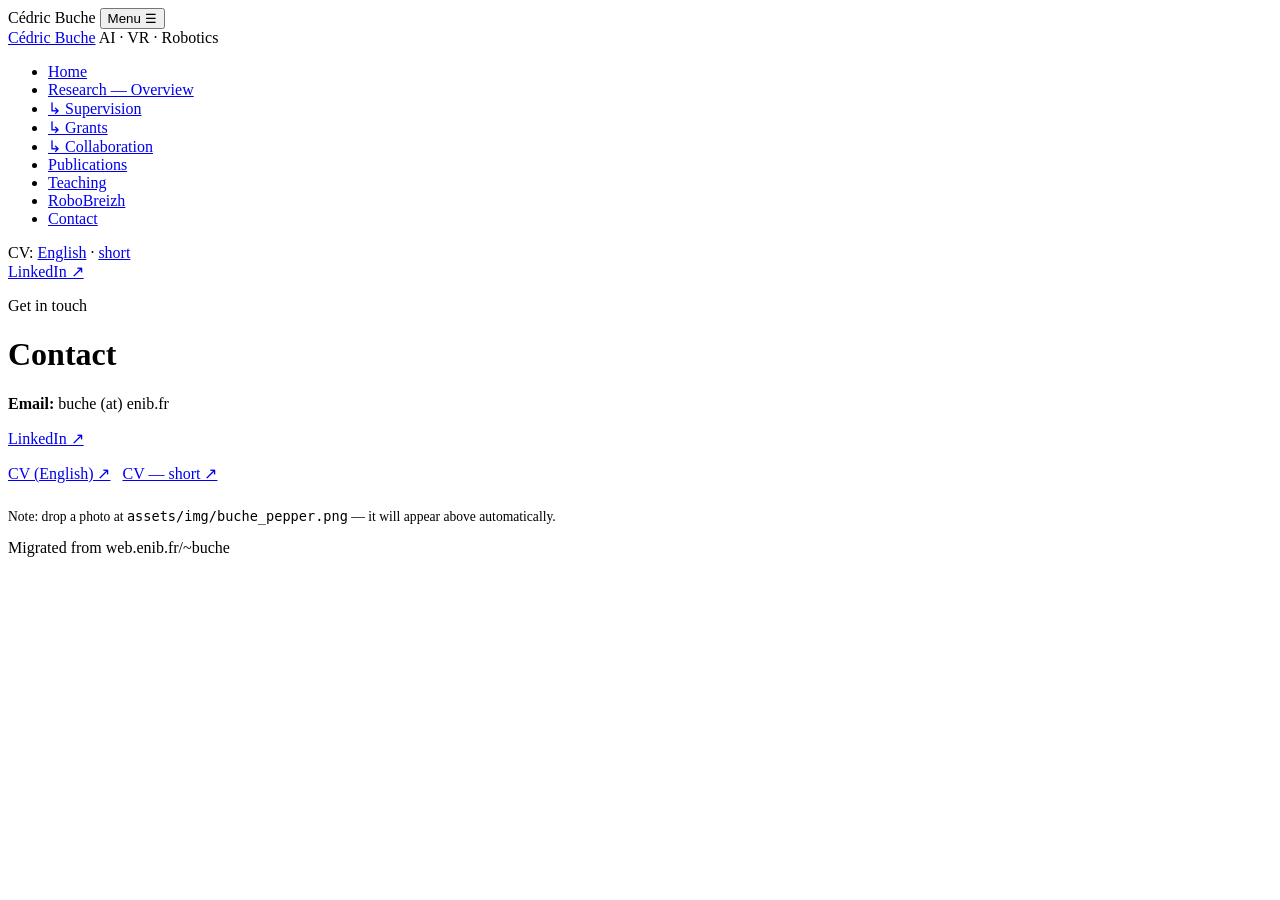
==== contact.html @ cc19b9a8 "Add files via upload" ====
<!doctype html>
<html lang="en">
<head>
<meta charset="utf-8">
<meta name="viewport" content="width=device-width, initial-scale=1">
<title>Contact — Cédric Buche</title>
<link rel="stylesheet" href="assets/style.css">
</head>
<body>
<div class="topbar">
  <span class="nav-name">Cédric Buche</span>
  <button class="nav-toggle" aria-expanded="false">Menu ☰</button>
</div>
<div class="shell">
  <nav class="nav">
    <a href="index.html" class="nav-name">Cédric Buche</a>
    <span class="nav-role">AI · VR · Robotics</span>
    <ul>
      <li><a href="index.html">Home</a></li>
      <li><a href="research.html">Research — Overview</a></li>
      <li class="sub"><a href="supervision.html">↳ Supervision</a></li>
      <li class="sub"><a href="grants.html">↳ Grants</a></li>
      <li class="sub"><a href="collaboration.html">↳ Collaboration</a></li>
      <li><a href="publications.html">Publications</a></li>
      <li><a href="teaching.html">Teaching</a></li>
      <li><a href="robobreizh.html">RoboBreizh</a></li>
      <li><a href="contact.html">Contact</a></li>
    </ul>
    <div class="nav-foot">
      CV: <a href="https://web.enib.fr/~buche/data/CV_English.pdf">English</a> · <a href="https://web.enib.fr/~buche/data/CV_English_2p.pdf">short</a><br>
      <a href="https://www.linkedin.com/in/cedric-buche">LinkedIn ↗</a>
    </div>
  </nav>
  <main>
    <div class="wrap">
      <p class="eyebrow">Get in touch</p>
      <h1>Contact</h1>

      <div class="card contact-card">
        <img class="contact-photo" src="assets/img/buche_pepper.png" alt="Cédric Buche" onerror="this.style.display='none'">
        <div>
          <p style="margin-bottom:.5rem;"><strong>Email:</strong> buche (at) enib.fr</p>
          <p style="margin-bottom:.5rem;"><a class="btn" href="https://www.linkedin.com/in/cedric-buche">LinkedIn ↗</a></p>
          <p style="margin-bottom:0;"><a class="btn" href="https://web.enib.fr/~buche/data/CV_English.pdf">CV (English) ↗</a> &nbsp; <a class="btn" href="https://web.enib.fr/~buche/data/CV_English_2p.pdf">CV — short ↗</a></p>
        </div>
      </div>

      <p style="margin-top:1.6rem; font-size:.85rem; color:var(--ink-soft);">Note: drop a photo at <code>assets/img/buche_pepper.png</code> — it will appear above automatically.</p>

      <footer class="page-foot">Migrated from web.enib.fr/~buche</footer>
    </div>
  </main>
</div>
<script src="assets/main.js"></script>
</body>
</html>
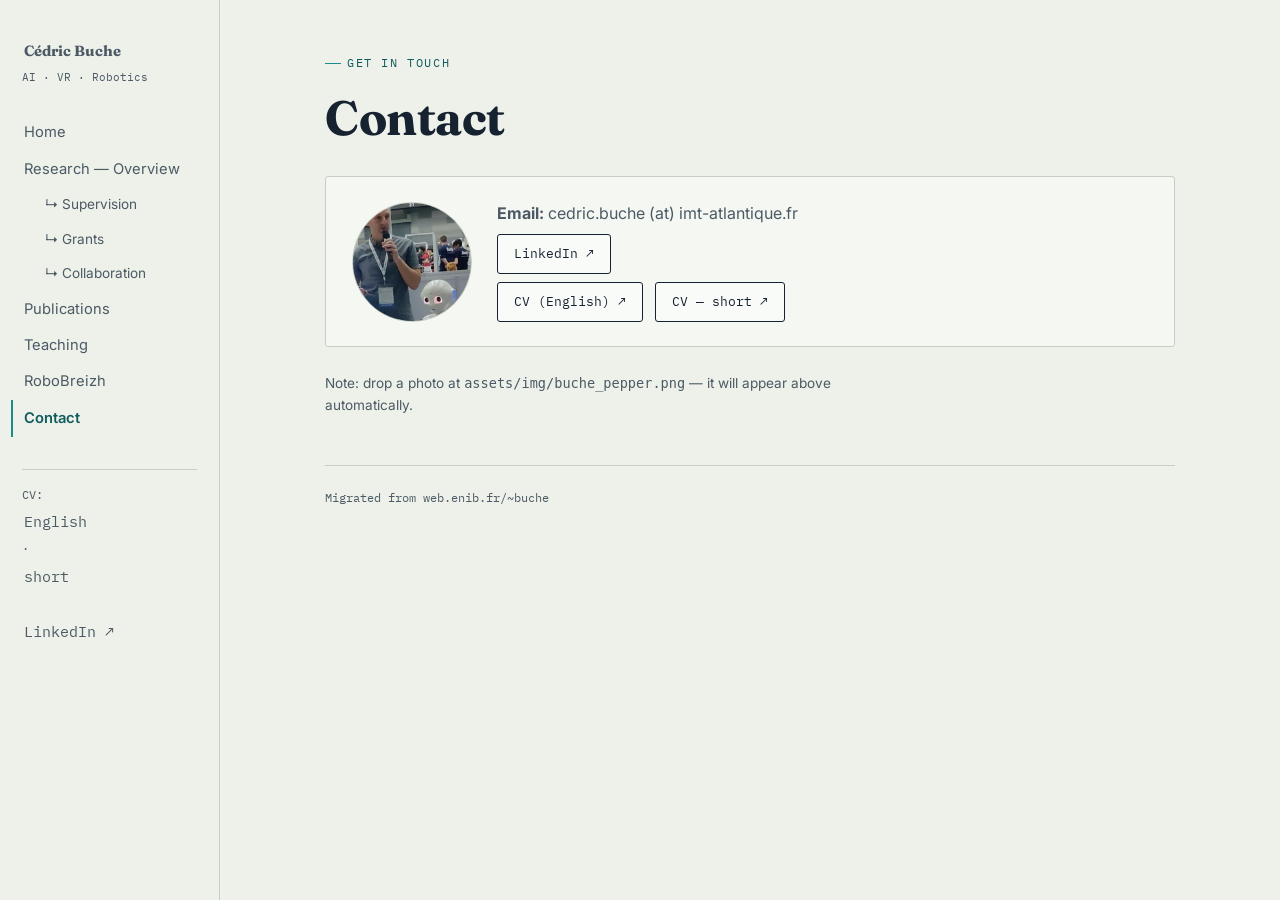
==== commit 2a06ed19: "Update contact.html" ====
--- a/contact.html
+++ b/contact.html
@@ -39,7 +39,7 @@
       <div class="card contact-card">
         <img class="contact-photo" src="assets/img/buche_pepper.png" alt="Cédric Buche" onerror="this.style.display='none'">
         <div>
-          <p style="margin-bottom:.5rem;"><strong>Email:</strong> buche (at) enib.fr</p>
+          <p style="margin-bottom:.5rem;"><strong>Email:</strong> cedric.buche (at) imt-atlantique.fr</p>
           <p style="margin-bottom:.5rem;"><a class="btn" href="https://www.linkedin.com/in/cedric-buche">LinkedIn ↗</a></p>
           <p style="margin-bottom:0;"><a class="btn" href="https://web.enib.fr/~buche/data/CV_English.pdf">CV (English) ↗</a> &nbsp; <a class="btn" href="https://web.enib.fr/~buche/data/CV_English_2p.pdf">CV — short ↗</a></p>
         </div>
--- a/assets/style.css
+++ b/assets/style.css
@@ -0,0 +1,206 @@
+/* =========================================================================
+   Cédric Buche — personal site
+   Design language: "field notebook of a robotics lab"
+   Graph-paper ground, ink navy type, circuit-teal + signal-amber accents.
+   ========================================================================= */
+
+@import url('https://fonts.googleapis.com/css2?family=Fraunces:opsz,wght@9..144,400;9..144,500;9..144,600;9..144,700&family=Inter:wght@400;500;600;700&family=IBM+Plex+Mono:wght@400;500;600&display=swap');
+
+:root{
+  --paper:      #EEF1EA;
+  --paper-2:    #E4E8DF;
+  --ink:        #172231;
+  --ink-soft:   #4B5A64;
+  --line:       #C7CFC2;
+  --teal:       #1B8C8C;
+  --teal-deep:  #0F5C5C;
+  --amber:      #D98E2B;
+  --coral:      #C1553B;
+
+  --display: 'Fraunces', Georgia, serif;
+  --body: 'Inter', -apple-system, BlinkMacSystemFont, sans-serif;
+  --mono: 'IBM Plex Mono', ui-monospace, SFMono-Regular, monospace;
+
+  --max: 920px;
+  --radius: 3px;
+}
+
+*{ box-sizing:border-box; }
+html{ scroll-behavior:smooth; }
+
+@media (prefers-reduced-motion: reduce){
+  html{ scroll-behavior:auto; }
+  *{ animation-duration:0.001ms !important; animation-iteration-count:1 !important; transition-duration:0.001ms !important; }
+}
+
+body{
+  margin:0;
+  background:
+    linear-gradient(var(--paper), var(--paper)),
+    repeating-linear-gradient(0deg, transparent, transparent 27px, rgba(23,34,49,0.045) 28px),
+    repeating-linear-gradient(90deg, transparent, transparent 27px, rgba(23,34,49,0.045) 28px);
+  color:var(--ink);
+  font-family:var(--body);
+  font-size:16px;
+  line-height:1.6;
+  -webkit-font-smoothing:antialiased;
+}
+
+a{ color:var(--teal-deep); text-decoration-thickness:1px; text-underline-offset:2px; }
+a:hover{ color:var(--coral); }
+a:focus-visible, button:focus-visible, summary:focus-visible{
+  outline:2px solid var(--teal); outline-offset:2px;
+}
+
+h1,h2,h3{ font-family:var(--display); font-weight:600; color:var(--ink); margin:0 0 .4em; }
+h1{ font-size:clamp(2rem, 5vw, 3rem); font-weight:700; letter-spacing:-0.01em; }
+h2{ font-size:clamp(1.35rem, 3vw, 1.7rem); }
+h3{ font-size:1.15rem; }
+p{ margin:0 0 1em; color:var(--ink-soft); max-width:66ch; }
+.eyebrow{
+  font-family:var(--mono); font-size:.72rem; letter-spacing:.14em; text-transform:uppercase;
+  color:var(--teal-deep); display:flex; align-items:center; gap:.5em; margin-bottom:.6em;
+}
+.eyebrow::before{ content:''; width:16px; height:1px; background:var(--teal); display:inline-block; }
+
+/* ---------- layout shell ---------- */
+.shell{ display:flex; min-height:100vh; }
+
+.nav{
+  width:220px; flex-shrink:0; padding:2.2rem 1.4rem;
+  border-right:1px solid var(--line);
+  position:sticky; top:0; height:100vh; overflow-y:auto;
+}
+.nav-name{ font-family:var(--display); font-weight:700; font-size:1.05rem; line-height:1.25; display:block; margin-bottom:.15rem; color:var(--ink); }
+.nav-role{ font-family:var(--mono); font-size:.68rem; color:var(--ink-soft); display:block; margin-bottom:1.8rem; }
+.nav ul{ list-style:none; margin:0; padding:0; }
+.nav li{ margin:0; }
+.nav a{
+  display:block; padding:.4rem 0; font-size:.92rem; color:var(--ink-soft);
+  text-decoration:none; border-left:2px solid transparent; padding-left:.7rem; margin-left:-.7rem;
+}
+.nav a:hover{ color:var(--ink); border-left-color:var(--line); }
+.nav a.active{ color:var(--teal-deep); font-weight:600; border-left-color:var(--teal); }
+.nav .sub{ padding-left:1.3rem; }
+.nav .sub a{ font-size:.85rem; }
+.nav-foot{ margin-top:2rem; padding-top:1rem; border-top:1px solid var(--line); font-family:var(--mono); font-size:.72rem; color:var(--ink-soft); }
+.nav-foot a{ color:var(--ink-soft); }
+
+.nav-toggle{ display:none; }
+
+main{ flex:1; min-width:0; }
+.wrap{ max-width:var(--max); padding:3.4rem 2.2rem 5rem; margin:0 auto; }
+
+/* mobile top bar */
+.topbar{ display:none; }
+
+@media (max-width: 860px){
+  .shell{ flex-direction:column; }
+  .nav{ width:100%; height:auto; position:relative; border-right:none; border-bottom:1px solid var(--line); padding:1rem 1.4rem; display:none; }
+  .nav.open{ display:block; }
+  .topbar{
+    display:flex; justify-content:space-between; align-items:center;
+    padding:1rem 1.4rem; border-bottom:1px solid var(--line); position:sticky; top:0;
+    background:var(--paper); z-index:5;
+  }
+  .topbar .nav-name{ margin:0; font-size:1rem; }
+  .nav-toggle{
+    display:inline-flex; align-items:center; gap:.4rem; background:none; border:1px solid var(--line);
+    border-radius:var(--radius); padding:.4rem .7rem; font-family:var(--mono); font-size:.72rem; color:var(--ink); cursor:pointer;
+  }
+  .wrap{ padding:2.2rem 1.3rem 3.5rem; }
+}
+
+/* ---------- hero / signature diagram ---------- */
+.hero{ margin-bottom:3rem; }
+.hero-diagram{ margin:1.6rem 0 2.2rem; }
+.hero-diagram svg{ width:100%; height:auto; display:block; }
+.node-label{ font-family:var(--mono); font-size:11px; fill:var(--ink-soft); }
+.node-label.strong{ fill:var(--teal-deep); font-weight:600; }
+.node-dot{ fill:var(--paper); stroke:var(--teal-deep); stroke-width:1.6; }
+.node-path{ fill:none; stroke:var(--line); stroke-width:1.2; }
+.pulse{ fill:var(--amber); }
+
+.tag-row{ display:flex; flex-wrap:wrap; gap:.5rem; margin-top:1rem; }
+.tag{
+  font-family:var(--mono); font-size:.72rem; padding:.25rem .55rem; border:1px solid var(--line);
+  border-radius:var(--radius); color:var(--ink-soft); background:rgba(255,255,255,.35);
+}
+
+/* ---------- cards / blocks ---------- */
+.card{
+  border:1px solid var(--line); border-radius:var(--radius); padding:1.5rem 1.6rem;
+  background:rgba(255,255,255,.4); margin-bottom:1.1rem;
+}
+.card h3{ margin-bottom:.3rem; }
+.card .meta{ font-family:var(--mono); font-size:.78rem; color:var(--teal-deep); margin-bottom:.6rem; }
+
+.grid-2{ display:grid; grid-template-columns:1fr 1fr; gap:1.1rem; }
+@media (max-width:700px){ .grid-2{ grid-template-columns:1fr; } }
+
+/* project accordion */
+.project{ border-top:1px solid var(--line); }
+.project:last-child{ border-bottom:1px solid var(--line); }
+.project summary{
+  cursor:pointer; list-style:none; padding:1.1rem 0; display:flex; justify-content:space-between; gap:1rem;
+  align-items:baseline; font-family:var(--display); font-weight:600; font-size:1.05rem; color:var(--ink);
+}
+.project summary::-webkit-details-marker{ display:none; }
+.project summary .abbr{ font-family:var(--mono); font-size:.72rem; color:var(--teal-deep); font-weight:500; }
+.project summary::after{
+  content:'+'; font-family:var(--mono); color:var(--ink-soft); font-size:1rem;
+}
+.project[open] summary::after{ content:'–'; }
+.project .body{ padding:0 0 1.4rem; }
+.project .refs{ margin-top:.8rem; padding-left:1.1rem; font-family:var(--mono); font-size:.8rem; color:var(--ink-soft); }
+.project .refs li{ margin-bottom:.4rem; }
+
+/* ---------- publication list ---------- */
+.pub-filters{ display:flex; flex-wrap:wrap; gap:.5rem; margin-bottom:1.6rem; }
+.pub-filters button{
+  font-family:var(--mono); font-size:.75rem; padding:.4rem .8rem; border-radius:var(--radius);
+  border:1px solid var(--line); background:transparent; color:var(--ink-soft); cursor:pointer;
+}
+.pub-filters button.active{ background:var(--teal-deep); color:#fff; border-color:var(--teal-deep); }
+
+.pub-section-title{
+  font-family:var(--mono); font-size:.78rem; text-transform:uppercase; letter-spacing:.1em;
+  color:var(--ink); border-bottom:1px solid var(--line); padding-bottom:.4rem; margin:2.4rem 0 1rem;
+}
+.pub{ display:grid; grid-template-columns:52px 1fr; gap:1rem; padding:.85rem 0; border-bottom:1px dashed var(--line); }
+.pub .yr{ font-family:var(--mono); font-size:.82rem; color:var(--teal-deep); padding-top:.15rem; }
+.pub .ti{ color:var(--ink); font-weight:500; }
+.pub .au{ color:var(--ink-soft); font-size:.92rem; margin:.15rem 0; }
+.pub .ve{ color:var(--ink-soft); font-size:.88rem; font-style:italic; }
+.pub .badges{ margin-top:.35rem; display:flex; gap:.4rem; flex-wrap:wrap; }
+.pub .badge{ font-family:var(--mono); font-size:.68rem; padding:.12rem .4rem; border:1px solid var(--line); border-radius:2px; color:var(--ink-soft); }
+.pub .lnk{ font-family:var(--mono); font-size:.72rem; }
+.pub.hide{ display:none; }
+
+/* ---------- tables (grants, teaching) ---------- */
+table{ width:100%; border-collapse:collapse; margin:1rem 0 2rem; font-size:.92rem; }
+th{ text-align:left; font-family:var(--mono); font-size:.72rem; text-transform:uppercase; letter-spacing:.08em; color:var(--ink-soft); border-bottom:1px solid var(--ink); padding:.5rem .6rem; }
+td{ border-bottom:1px solid var(--line); padding:.6rem .6rem; vertical-align:top; }
+td .yr{ font-family:var(--mono); color:var(--teal-deep); white-space:nowrap; }
+
+/* supervision list */
+.sup-group{ margin-bottom:.9rem; padding:.9rem 0; border-bottom:1px dashed var(--line); }
+.sup-group .role{ font-family:var(--mono); font-size:.7rem; color:var(--teal-deep); text-transform:uppercase; letter-spacing:.06em; }
+.sup-group .who{ font-weight:600; }
+.sup-group .what{ color:var(--ink-soft); font-style:italic; }
+.sup-group .with{ color:var(--ink-soft); font-size:.85rem; }
+
+/* contact */
+.contact-card{ display:flex; gap:1.6rem; align-items:center; flex-wrap:wrap; }
+.contact-photo{
+  width:120px; height:120px; border-radius:50%; object-fit:cover; border:1px solid var(--line);
+  background:var(--paper-2);
+}
+.btn{
+  display:inline-flex; align-items:center; gap:.4rem; font-family:var(--mono); font-size:.8rem;
+  padding:.55rem 1rem; border:1px solid var(--ink); border-radius:var(--radius); color:var(--ink);
+  text-decoration:none; background:rgba(255,255,255,.4);
+}
+.btn:hover{ background:var(--teal-deep); color:#fff; border-color:var(--teal-deep); }
+
+footer.page-foot{ margin-top:3rem; padding-top:1.4rem; border-top:1px solid var(--line); font-family:var(--mono); font-size:.75rem; color:var(--ink-soft); }
